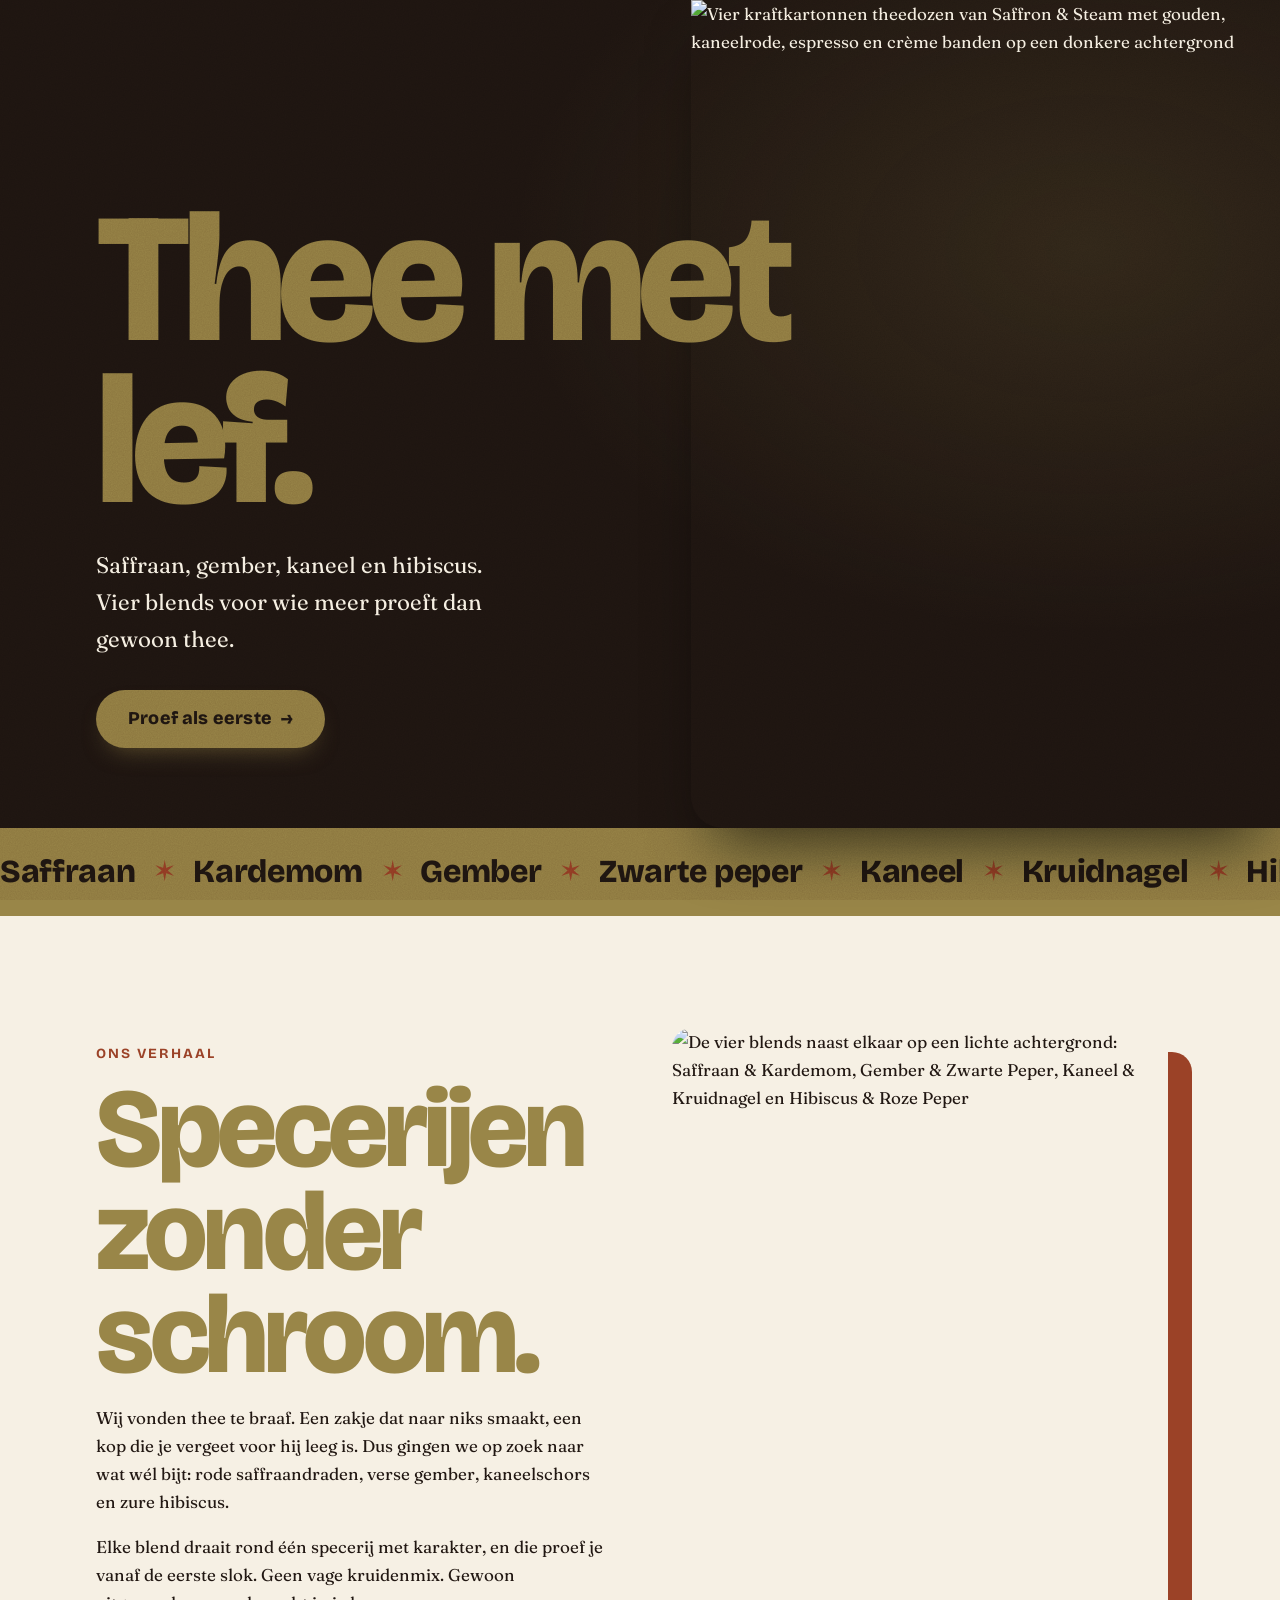
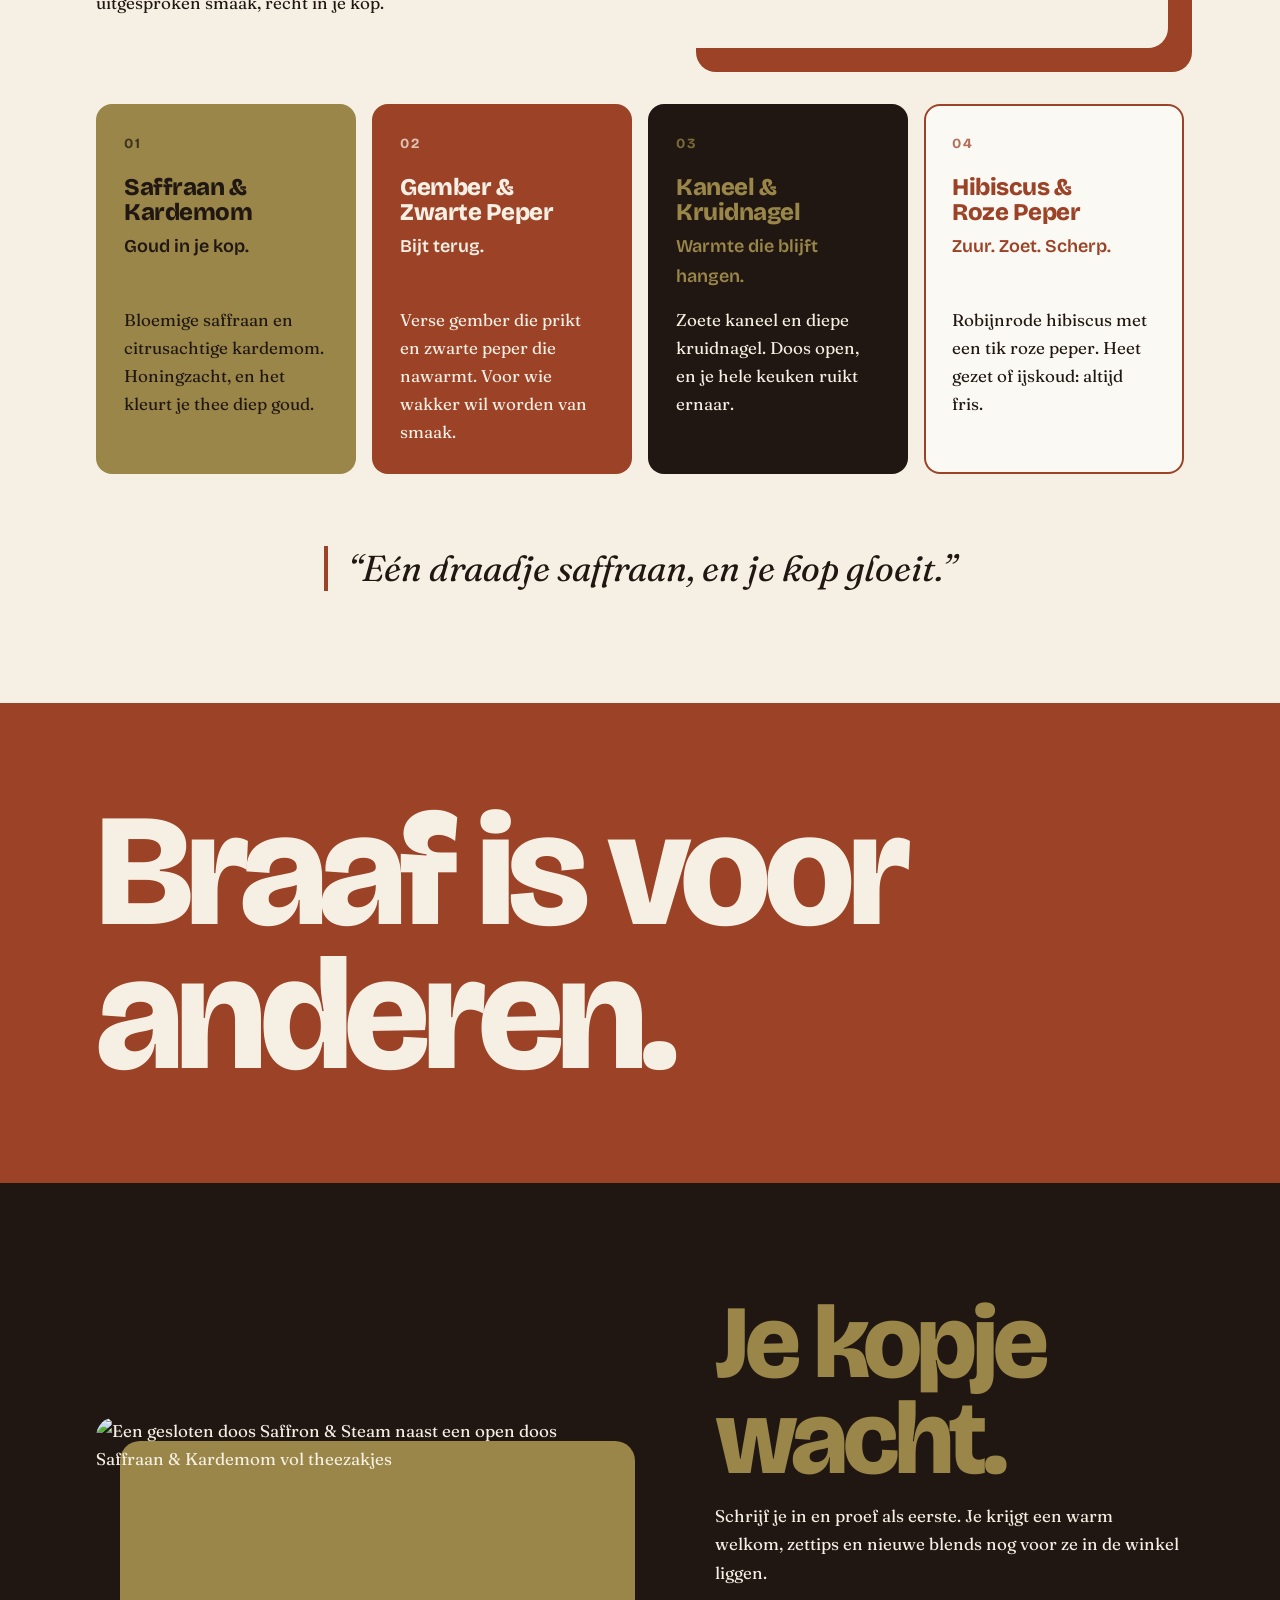
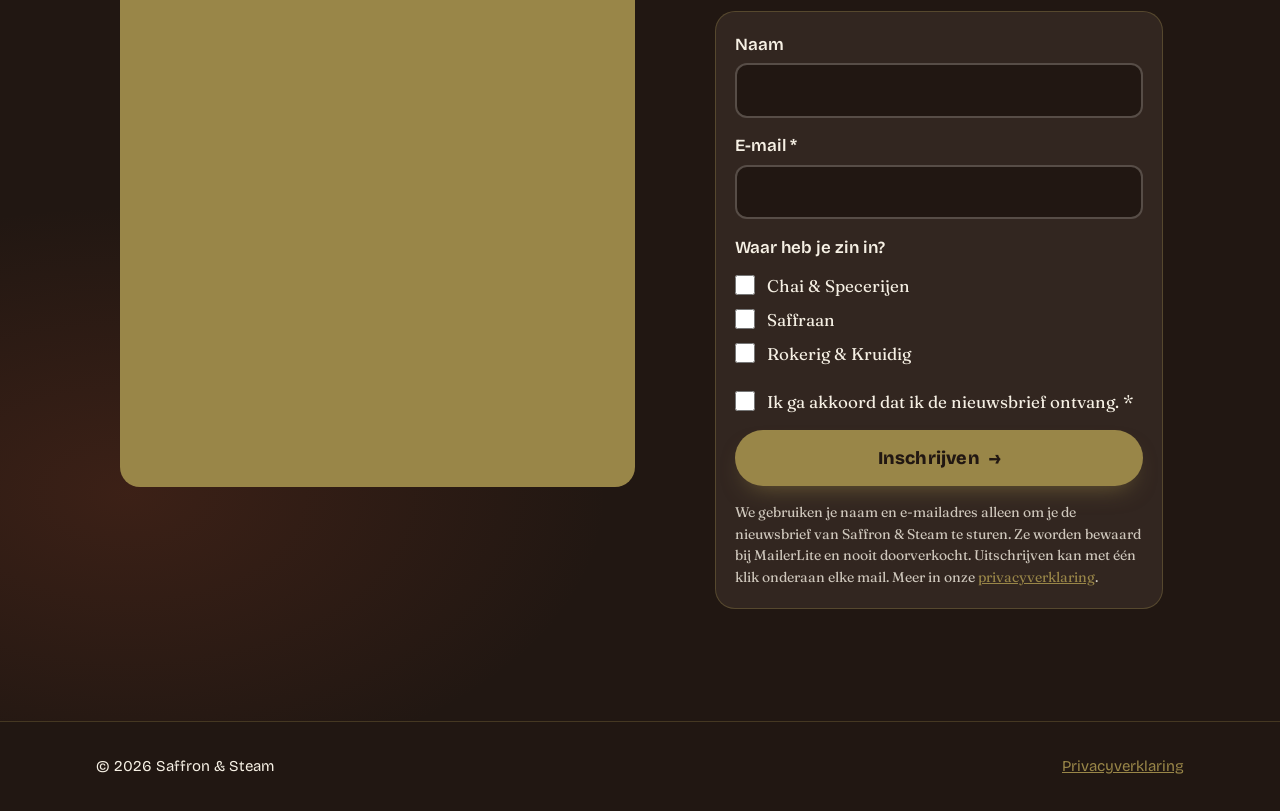
==== index.html @ f32c462f "Add files via upload" ====
<!doctype html>
<html lang="nl">
<head>
  <meta charset="utf-8">
  <meta name="viewport" content="width=device-width, initial-scale=1">
  <title>Saffron &amp; Steam · Thee met lef</title>
  <meta name="description" content="Saffraan, gember, kaneel en hibiscus. Vier gedurfde theeblends voor foodies die meer proeven dan gewoon thee. Schrijf je in en proef als eerste.">
  <meta name="theme-color" content="#211712">
  <link rel="icon" href="favicon.svg" type="image/svg+xml">
  <link rel="preconnect" href="https://fonts.googleapis.com">
  <link rel="preconnect" href="https://fonts.gstatic.com" crossorigin>
  <link href="https://fonts.googleapis.com/css2?family=Bricolage+Grotesque:opsz,wght@12..96,400;12..96,600;12..96,800&family=Fraunces:ital,opsz,wght@0,9..144,400;0,9..144,600;1,9..144,400&display=swap" rel="stylesheet">
  <link rel="stylesheet" href="style.css">
  <script>document.documentElement.classList.add('js');</script>
  <link rel="preload" as="image" href="assets/hero-vier-blends-donker.jpg">
</head>
<body>
  <a class="skip" href="#inschrijven">Ga naar het inschrijfformulier</a>

  <header class="hero">
    <div class="wrap hero__grid">
      <div class="hero__text">
        <span class="logo" role="img" aria-label="Saffron &amp; Steam"></span>
        <div class="steam" aria-hidden="true"><span></span><span></span><span></span></div>
        <h1 class="reveal">Thee met <span class="nowrap">lef.</span></h1>
        <p class="hero__sub reveal">Saffraan, gember, kaneel en hibiscus. Vier blends voor wie meer proeft dan gewoon thee.</p>
        <a class="btn reveal" href="#inschrijven">Proef als eerste</a>
      </div>
      <figure class="hero__img reveal">
        <img src="assets/hero-vier-blends-donker.jpg" width="922" height="1152"
             alt="Vier kraftkartonnen theedozen van Saffron &amp; Steam met gouden, kaneelrode, espresso en crème banden op een donkere achtergrond">
      </figure>
    </div>
  </header>

  <div class="marquee" aria-hidden="true">
    <div class="marquee__track">
      <span>Saffraan</span><span>Kardemom</span><span>Gember</span><span>Zwarte peper</span><span>Kaneel</span><span>Kruidnagel</span><span>Hibiscus</span><span>Roze peper</span>
      <span>Saffraan</span><span>Kardemom</span><span>Gember</span><span>Zwarte peper</span><span>Kaneel</span><span>Kruidnagel</span><span>Hibiscus</span><span>Roze peper</span>
    </div>
  </div>

  <main>
    <section class="story" aria-labelledby="story-title">
      <div class="wrap">
        <div class="story__intro">
          <p class="eyebrow reveal">Ons verhaal</p>
          <h2 id="story-title" class="reveal">Specerijen zonder schroom.</h2>
          <p class="reveal">Wij vonden thee te braaf. Een zakje dat naar niks smaakt, een kop die je vergeet voor hij leeg is. Dus gingen we op zoek naar wat wél bijt: rode saffraandraden, verse gember, kaneelschors en zure hibiscus.</p>
          <p class="reveal">Elke blend draait rond één specerij met karakter, en die proef je vanaf de eerste slok. Geen vage kruidenmix. Gewoon uitgesproken smaak, recht in je kop.</p>
        </div>

        <figure class="story__img reveal">
          <img src="assets/verhaal-vier-blends-licht.jpg" width="922" height="1152" loading="lazy" decoding="async"
               alt="De vier blends naast elkaar op een lichte achtergrond: Saffraan &amp; Kardemom, Gember &amp; Zwarte Peper, Kaneel &amp; Kruidnagel en Hibiscus &amp; Roze Peper">
        </figure>

        <ul class="blends" role="list">
          <li class="blend blend--saffraan reveal">
            <span class="blend__nr" aria-hidden="true">01</span>
            <h3>Saffraan &amp;<br>Kardemom</h3>
            <p class="blend__tag">Goud in je kop.</p>
            <p>Bloemige saffraan en citrusachtige kardemom. Honingzacht, en het kleurt je thee diep goud.</p>
          </li>
          <li class="blend blend--gember reveal">
            <span class="blend__nr" aria-hidden="true">02</span>
            <h3>Gember &amp;<br>Zwarte Peper</h3>
            <p class="blend__tag">Bijt terug.</p>
            <p>Verse gember die prikt en zwarte peper die nawarmt. Voor wie wakker wil worden van smaak.</p>
          </li>
          <li class="blend blend--kaneel reveal">
            <span class="blend__nr" aria-hidden="true">03</span>
            <h3>Kaneel &amp;<br>Kruidnagel</h3>
            <p class="blend__tag">Warmte die blijft hangen.</p>
            <p>Zoete kaneel en diepe kruidnagel. Doos open, en je hele keuken ruikt ernaar.</p>
          </li>
          <li class="blend blend--hibiscus reveal">
            <span class="blend__nr" aria-hidden="true">04</span>
            <h3>Hibiscus &amp;<br>Roze Peper</h3>
            <p class="blend__tag">Zuur. Zoet. Scherp.</p>
            <p>Robijnrode hibiscus met een tik roze peper. Heet gezet of ijskoud: altijd fris.</p>
          </li>
        </ul>

        <blockquote class="quote reveal">
          <p>“Eén draadje saffraan, en je kop gloeit.”</p>
        </blockquote>
      </div>
    </section>

    <section class="statement" aria-label="Ons motto">
      <div class="wrap">
        <p class="statement__text reveal">Braaf is voor anderen.</p>
      </div>
    </section>

    <section class="cta" id="inschrijven" aria-labelledby="cta-title" tabindex="-1">
      <div class="wrap cta__grid">
        <figure class="cta__img reveal">
          <img src="assets/cta-saffraan-kardemom.jpg" width="922" height="1152" loading="lazy" decoding="async"
               alt="Een gesloten doos Saffron &amp; Steam naast een open doos Saffraan &amp; Kardemom vol theezakjes">
        </figure>

        <div class="cta__form">
          <h2 id="cta-title" class="reveal">Je kopje wacht.</h2>
          <p class="cta__lead reveal">Schrijf je in en proef als eerste. Je krijgt een warm welkom, zettips en nieuwe blends nog voor ze in de winkel liggen.</p>

          <!-- MailerLite-formulier "Newsletter sign up" (account 2770993, form 203288467959973253) -->
          <div class="ml-embedded" id="ml-form">
            <form class="ml-block-form" action="https://assets.mailerlite.com/jsonp/2770993/forms/203288467959973253/subscribe" method="post" target="_blank" novalidate>
              <div class="field">
                <label for="ml-name">Naam</label>
                <input id="ml-name" type="text" name="fields[name]" autocomplete="given-name">
              </div>
              <div class="field">
                <label for="ml-email">E-mail <span aria-hidden="true">*</span></label>
                <input id="ml-email" type="email" name="fields[email]" autocomplete="email" required aria-required="true" aria-describedby="ml-email-err">
                <p class="field__err" id="ml-email-err" hidden>Vul een geldig e-mailadres in.</p>
              </div>
              <fieldset class="field field--checks">
                <legend>Waar heb je zin in?</legend>
                <label class="check"><input type="checkbox" name="fields[interesses][]" value="Chai &amp; Specerijen"> <span>Chai &amp; Specerijen</span></label>
                <label class="check"><input type="checkbox" name="fields[interesses][]" value="Saffraan"> <span>Saffraan</span></label>
                <label class="check"><input type="checkbox" name="fields[interesses][]" value="Rokerig &amp; Kruidig"> <span>Rokerig &amp; Kruidig</span></label>
              </fieldset>
              <div class="field field--optin">
                <label class="check">
                  <input id="ml-optin" type="checkbox" required aria-required="true" aria-describedby="ml-optin-err">
                  <span>Ik ga akkoord dat ik de nieuwsbrief ontvang. <span aria-hidden="true">*</span></span>
                </label>
                <p class="field__err" id="ml-optin-err" hidden>Vink dit aan om je in te schrijven.</p>
              </div>
              <input type="hidden" name="ml-submit" value="1">
              <input type="hidden" name="anticsrf" value="true">
              <button type="submit" class="btn btn--full">Inschrijven</button>
              <p class="gdpr">We gebruiken je naam en e-mailadres alleen om je de nieuwsbrief van Saffron &amp; Steam te sturen. Ze worden bewaard bij MailerLite en nooit doorverkocht. Uitschrijven kan met één klik onderaan elke mail. Meer in onze <a href="privacy.html">privacyverklaring</a>.</p>
            </form>
            <div class="ml-success" role="status" hidden>
              <h3>Welkom aan tafel.</h3>
              <p>Check je inbox: je eerste mail is onderweg.</p>
            </div>
            <p class="ml-error" role="alert" hidden>Er ging iets mis. Probeer het zo meteen opnieuw.</p>
          </div>
        </div>
      </div>
    </section>
  </main>

  <footer class="footer">
    <div class="wrap footer__row">
      <p>© 2026 Saffron &amp; Steam</p>
      <a href="privacy.html">Privacyverklaring</a>
    </div>
  </footer>

  <script src="script.js" defer></script>
</body>
</html>
---- style.css ----
/* Saffron & Steam – landingspagina
   Kleuren uit scopedocument.md; Bricolage Grotesque voor koppen, Fraunces voor lopende tekst. */

:root {
  --goud: hsl(46, 36%, 44%);      /* hoofdkleur */
  --espresso: hsl(22, 30%, 10%);  /* donkere achtergrond */
  --creme: hsl(40, 50%, 93%);     /* lichte achtergrond */
  --kaneel: hsl(14, 60%, 38%);    /* accent: knoppen, links */
  --goud-licht: hsl(46, 45%, 54%);   /* hover van de knop */
  --espresso-zacht: hsl(22, 22%, 16%);

  --font-kop: "Bricolage Grotesque", "Helvetica Neue", Arial, sans-serif;
  --font-tekst: "Fraunces", Georgia, serif;

  --focus: var(--goud);
  --gutter: 1.25rem;
  --max: 72rem;
}

*,
*::before,
*::after { box-sizing: border-box; }

html { scroll-behavior: smooth; }

body {
  margin: 0;
  background: var(--espresso);
  color: var(--creme);
  font-family: var(--font-tekst);
  font-size: 1.0625rem;
  line-height: 1.65;
  -webkit-font-smoothing: antialiased;
}

img { display: block; max-width: 100%; height: auto; }
figure { margin: 0; }

h1, h2, h3 {
  font-family: var(--font-kop);
  font-weight: 800;
  line-height: 1.02;
  letter-spacing: -0.02em;
  margin: 0 0 1rem;
}

a { color: inherit; }

:focus-visible {
  outline: 3px solid var(--focus);
  outline-offset: 3px;
  border-radius: 2px;
}

.wrap {
  width: 100%;
  max-width: var(--max);
  margin: 0 auto;
  padding: 0 var(--gutter);
}

.skip {
  position: absolute;
  left: var(--gutter);
  top: -4rem;
  z-index: 10;
  padding: .75rem 1rem;
  background: var(--creme);
  color: var(--espresso);
  font-family: var(--font-kop);
  font-weight: 600;
}
.skip:focus { top: 1rem; }

/* Knop: hoofdkleur met Espresso-tekst (contrast 4,86:1; bij hover 7,31:1) */
.btn {
  display: inline-flex;
  align-items: center;
  justify-content: center;
  gap: .6rem;
  min-height: 3.5rem;
  padding: .9rem 2rem;
  border: 0;
  border-radius: 999px;
  background: var(--goud);
  color: var(--espresso);
  font-family: var(--font-kop);
  font-size: 1.125rem;
  font-weight: 800;
  letter-spacing: .01em;
  text-decoration: none;
  cursor: pointer;
  box-shadow: 0 .75rem 1.5rem -.75rem hsla(46, 36%, 44%, .6);
  transition: background-color .25s ease, transform .25s ease, box-shadow .25s ease;
}
.btn::after { content: "→"; transition: transform .25s ease; }
.btn:hover {
  background: var(--goud-licht);
  transform: translateY(-2px);
  box-shadow: 0 1rem 2rem -.75rem hsla(46, 36%, 44%, .8);
}
.btn:hover::after { transform: translateX(.25rem); }
.btn:focus-visible {
  outline: 3px solid var(--creme);
  outline-offset: 4px;
}
.btn:disabled { opacity: .7; cursor: wait; transform: none; }
.btn--full { width: 100%; }

/* ---------- Hero ---------- */
.hero {
  position: relative;
  z-index: 2;
  padding: 2.5rem 0 0;
  background:
    radial-gradient(60rem 40rem at 85% 30%, hsla(46, 36%, 44%, .18), transparent 60%),
    var(--espresso);
}

.hero__grid {
  display: grid;
  gap: 2.5rem;
  align-items: center;
}

.logo {
  display: block;
  width: 9.5rem;
  aspect-ratio: 1308 / 826;
  margin-bottom: 2.5rem;
  background: var(--creme);
  -webkit-mask: url("assets/logo.png") center / contain no-repeat;
          mask: url("assets/logo.png") center / contain no-repeat;
}

.hero__text { position: relative; }

.hero h1 {
  color: var(--goud);
  font-size: clamp(4rem, 19vw, 11.5rem);
  line-height: .88;
  letter-spacing: -.045em;
  margin-bottom: 1.5rem;
}
.nowrap { white-space: nowrap; }

.hero__sub {
  max-width: 30rem;
  margin: 0 0 2rem;
  font-size: clamp(1.15rem, 3.6vw, 1.4rem);
}

.hero__text { z-index: 2; }

.hero__img {
  position: relative;
  z-index: 1;
  margin: 0 calc(-1 * var(--gutter));
}
.hero__img img {
  width: 100%;
  aspect-ratio: 4 / 5;
  object-fit: cover;
  box-shadow: 0 2rem 4rem -1.5rem rgba(0, 0, 0, .7);
}

/* Stoom: drie zachte slierten die boven de kop opstijgen */
.steam {
  position: absolute;
  left: .5rem;
  top: 7.5rem;
  display: flex;
  gap: 1.1rem;
  pointer-events: none;
}
.steam span {
  width: .5rem;
  height: 4.5rem;
  border-radius: 50%;
  background: linear-gradient(to top, hsla(40, 50%, 93%, .35), transparent);
  filter: blur(6px);
  opacity: 0;
  animation: steam 5s ease-in-out infinite;
}
.steam span:nth-child(2) { animation-delay: 1.6s; height: 5.5rem; }
.steam span:nth-child(3) { animation-delay: 3.2s; }

@keyframes steam {
  0%   { opacity: 0; transform: translateY(1.5rem) scaleX(1); }
  30%  { opacity: .9; }
  100% { opacity: 0; transform: translateY(-3.5rem) translateX(.6rem) scaleX(2.2); }
}

/* ---------- Verhaal ---------- */
.story {
  --focus: var(--kaneel);
  padding: 4.5rem 0;
  background: var(--creme);
  color: var(--espresso);
}

.story .wrap {
  display: grid;
  gap: 2.5rem;
}

.eyebrow {
  margin: 0 0 .75rem;
  color: var(--kaneel);
  font-family: var(--font-kop);
  font-size: .875rem;
  font-weight: 700;
  letter-spacing: .14em;
  text-transform: uppercase;
}

.story h2 {
  color: var(--goud); /* goud op crème: alleen voor grote koppen */
  font-size: clamp(3.25rem, 12vw, 7rem);
  line-height: .92;
  letter-spacing: -.04em;
}

.story__intro p:not(.eyebrow) { max-width: 36rem; }

.story__img { margin-right: 1rem; }
.story__img img {
  width: 100%;
  border-radius: 1.25rem;
  box-shadow: 1rem 1rem 0 var(--kaneel);
}

.blends {
  display: grid;
  grid-template-columns: 1fr;
  grid-auto-rows: auto;
  gap: 1rem;
  margin: 0;
  padding: 0;
  list-style: none;
}

/* Elke kaart beslaat vier rijen van de grid: nummer, titel, tagline, tekst.
   Via subgrid lopen die rijen in alle kaarten op dezelfde lijnen. */
.blend {
  display: grid;
  grid-row: span 4;
  grid-template-rows: subgrid;
  row-gap: 0;
  align-content: start;
  padding: 1.75rem;
  border-radius: 1rem;
}
.blend__nr {
  margin-bottom: 1.25rem;
  font-family: var(--font-kop);
  font-size: .875rem;
  font-weight: 700;
  letter-spacing: .14em;
  opacity: .75;
}
.blend h3 { font-size: 1.5rem; margin: 0 0 .5rem; }
.blend p { margin: 0; }
.blend .blend__tag {
  margin-bottom: .9rem;
  font-family: var(--font-kop);
  font-weight: 600;
  font-size: 1.125rem;
}

.blend--saffraan { background: var(--goud); color: var(--espresso); }
.blend--gember   { background: var(--kaneel); color: var(--creme); }
.blend--kaneel   { background: var(--espresso); color: var(--creme); }
.blend--kaneel h3,
.blend--kaneel .blend__tag,
.blend--kaneel .blend__nr { color: var(--goud); }
.blend--hibiscus {
  background: hsl(40, 50%, 97%);
  color: var(--espresso);
  box-shadow: inset 0 0 0 2px var(--kaneel);
}
.blend--hibiscus h3,
.blend--hibiscus .blend__tag,
.blend--hibiscus .blend__nr { color: var(--kaneel); }

.quote {
  margin: 1rem 0 0;
  padding-left: 1.25rem;
  border-left: 4px solid var(--kaneel);
}
.quote p {
  margin: 0;
  font-size: clamp(1.5rem, 5vw, 2.25rem);
  font-style: italic;
  line-height: 1.25;
}

/* ---------- CTA ---------- */
.cta {
  padding: 4.5rem 0;
  background:
    radial-gradient(50rem 30rem at 10% 80%, hsla(14, 60%, 38%, .22), transparent 60%),
    var(--espresso);
}
.cta:focus { outline: none; }

.cta__grid {
  display: grid;
  gap: 2.5rem;
  align-items: center;
}

.cta__img { position: relative; margin: 0 1rem 1rem 0; }
.cta__img::before {
  content: "";
  position: absolute;
  inset: 1.5rem -1rem -1rem 1.5rem;
  border-radius: 1.25rem;
  background: var(--goud);
}
.cta__img img {
  position: relative;
  width: 100%;
  border-radius: 1.25rem;
}

.cta h2 {
  color: var(--goud);
  font-size: clamp(3.25rem, 12vw, 6.5rem);
  line-height: .92;
  letter-spacing: -.04em;
}
.cta__lead { max-width: 32rem; margin: 0 0 1.5rem; }

/* MailerLite-formulier in huisstijl */
.ml-embedded {
  max-width: 28rem;
  padding: 1.25rem;
  border-radius: 1.25rem;
  background: var(--espresso-zacht);
  box-shadow: inset 0 0 0 1px hsla(46, 36%, 44%, .35);
}

.field { margin: 0 0 .9rem; border: 0; padding: 0; }
.field > label:not(.check),
.field legend {
  display: block;
  margin-bottom: .3rem;
  padding: 0;
  font-family: var(--font-kop);
  font-weight: 600;
}

.field input[type="text"],
.field input[type="email"] {
  width: 100%;
  padding: .7rem .9rem;
  border: 2px solid hsla(40, 50%, 93%, .25);
  border-radius: .75rem;
  background: var(--espresso);
  color: var(--creme);
  font: inherit;
  transition: border-color .2s ease;
}
.field input:hover { border-color: hsla(40, 50%, 93%, .5); }
.field input:focus-visible { border-color: var(--goud); outline-offset: 1px; }
.field input[aria-invalid="true"] { border-color: hsl(14, 70%, 60%); }

.check {
  display: flex;
  gap: .75rem;
  align-items: flex-start;
  margin: .35rem 0;
  cursor: pointer;
}
.check input {
  flex: none;
  width: 1.25rem;
  height: 1.25rem;
  margin: .2rem 0 0;
  accent-color: var(--kaneel);
}

.field__err,
.ml-error {
  margin: .4rem 0 0;
  color: hsl(14, 80%, 72%);
  font-family: var(--font-kop);
  font-size: .9375rem;
}

.gdpr {
  margin: 1rem 0 0;
  font-size: .875rem;
  line-height: 1.55;
  color: hsla(40, 50%, 93%, .8);
}
.gdpr a { color: var(--goud); }

.ml-success h3 { color: var(--goud); font-size: 2rem; }
.ml-success p { margin: 0; }

/* ---------- Privacyverklaring ---------- */
.privacy { min-height: 80vh; }
.privacy article { max-width: 40rem; }
.privacy h1 { color: var(--goud); font-size: clamp(2.6rem, 9vw, 4.5rem); }
.privacy h2 { font-size: 1.5rem; margin: 2rem 0 .5rem; }
.privacy p { margin: 0 0 1rem; }
.privacy a { color: var(--kaneel); }
.privacy__note { margin-top: 2.5rem !important; font-size: .875rem; opacity: .75; }

/* ---------- Lopende band met specerijen ---------- */
.marquee {
  position: relative;
  z-index: 1;
  overflow: hidden;
  padding: 1.1rem 0;
  background: var(--goud);
  color: var(--espresso);
  font-family: var(--font-kop);
  font-size: clamp(1.25rem, 4vw, 2rem);
  font-weight: 800;
  letter-spacing: -.01em;
  white-space: nowrap;
}
.marquee__track {
  display: inline-flex;
  animation: marquee 40s linear infinite;
}
.marquee span { display: inline-flex; align-items: center; }
.marquee span::after {
  content: "✶";
  margin: 0 1.25rem;
  color: var(--kaneel);
  font-size: .7em;
}
@keyframes marquee {
  to { transform: translateX(-50%); }
}

/* ---------- Zin over de volle breedte ---------- */
.statement {
  padding: 4rem 0;
  background: var(--kaneel);
  color: var(--creme);
  overflow: hidden;
}
.statement__text {
  margin: 0;
  font-family: var(--font-kop);
  font-size: clamp(3rem, 14vw, 10rem);
  font-weight: 800;
  line-height: .9;
  letter-spacing: -.045em;
}

/* ---------- Papierkorrel ---------- */
body::after {
  content: "";
  position: fixed;
  inset: 0;
  z-index: 50;
  pointer-events: none;
  opacity: .14;
  mix-blend-mode: overlay;
  background-image: url("data:image/svg+xml,%3Csvg xmlns='http://www.w3.org/2000/svg' width='180' height='180'%3E%3Cfilter id='n'%3E%3CfeTurbulence type='fractalNoise' baseFrequency='.85' numOctaves='3' stitchTiles='stitch'/%3E%3CfeColorMatrix values='0 0 0 0 0  0 0 0 0 0  0 0 0 0 0  0 0 0 1 0'/%3E%3C/filter%3E%3Crect width='100%25' height='100%25' filter='url(%23n)'/%3E%3C/svg%3E");
}

/* ---------- Footer ---------- */
.footer {
  padding: 2rem 0;
  border-top: 1px solid hsla(46, 36%, 44%, .3);
  font-family: var(--font-kop);
  font-size: .9375rem;
}
.footer__row {
  display: flex;
  flex-wrap: wrap;
  gap: .5rem 2rem;
  justify-content: space-between;
}
.footer p { margin: 0; }
.footer a { color: var(--goud); }

/* ---------- Infaden ---------- */
.js .reveal {
  opacity: 0;
  transform: translateY(1.25rem);
  transition: opacity .9s ease, transform .9s ease;
}
.js .reveal.is-visible { opacity: 1; transform: none; }

/* ---------- Tablet ---------- */
@media (min-width: 48rem) {
  :root { --gutter: 2rem; }

  .blends { grid-template-columns: repeat(2, 1fr); }
}

/* ---------- Desktop ---------- */
@media (min-width: 64rem) {
  .hero { padding: 3rem 0 5rem; min-height: 46rem; }
  .hero__grid { grid-template-columns: 1fr; }
  .hero__text { max-width: 54%; }
  .hero__sub { max-width: 26rem; }
  .hero__img {
    position: absolute;
    top: 0;
    right: 0;
    bottom: 0;
    width: 46vw;
    margin: 0;
  }
  .hero__img img {
    height: 100%;
    aspect-ratio: auto;
    border-radius: 0 0 0 2rem;
  }
  .hero h1 { width: 140%; } /* kop loopt over de foto heen */
  .logo { width: 11rem; }
  .steam { top: 9rem; }

  .story { padding: 7rem 0; }
  .story .wrap {
    grid-template-columns: 1fr 1fr;
    column-gap: 4rem;
    row-gap: 3.5rem;
    align-items: center;
  }
  .blends { grid-column: 1 / -1; grid-template-columns: repeat(4, 1fr); }
  .quote { grid-column: 1 / -1; justify-self: center; max-width: 40rem; }

  .cta { padding: 7rem 0; }
  .cta__grid { grid-template-columns: 1.15fr 1fr; gap: 5rem; align-items: center; }
  .story__img img { box-shadow: 1.5rem 1.5rem 0 var(--kaneel); }
  .statement { padding: 6rem 0; }
}

/* ---------- Minder beweging ---------- */
@media (prefers-reduced-motion: reduce) {
  html { scroll-behavior: auto; }
  .steam { display: none; }
  .marquee__track { animation: none; }
  .js .reveal { opacity: 1; transform: none; transition: none; }
  .btn { transition: none; }
  .btn:hover { transform: none; }
}
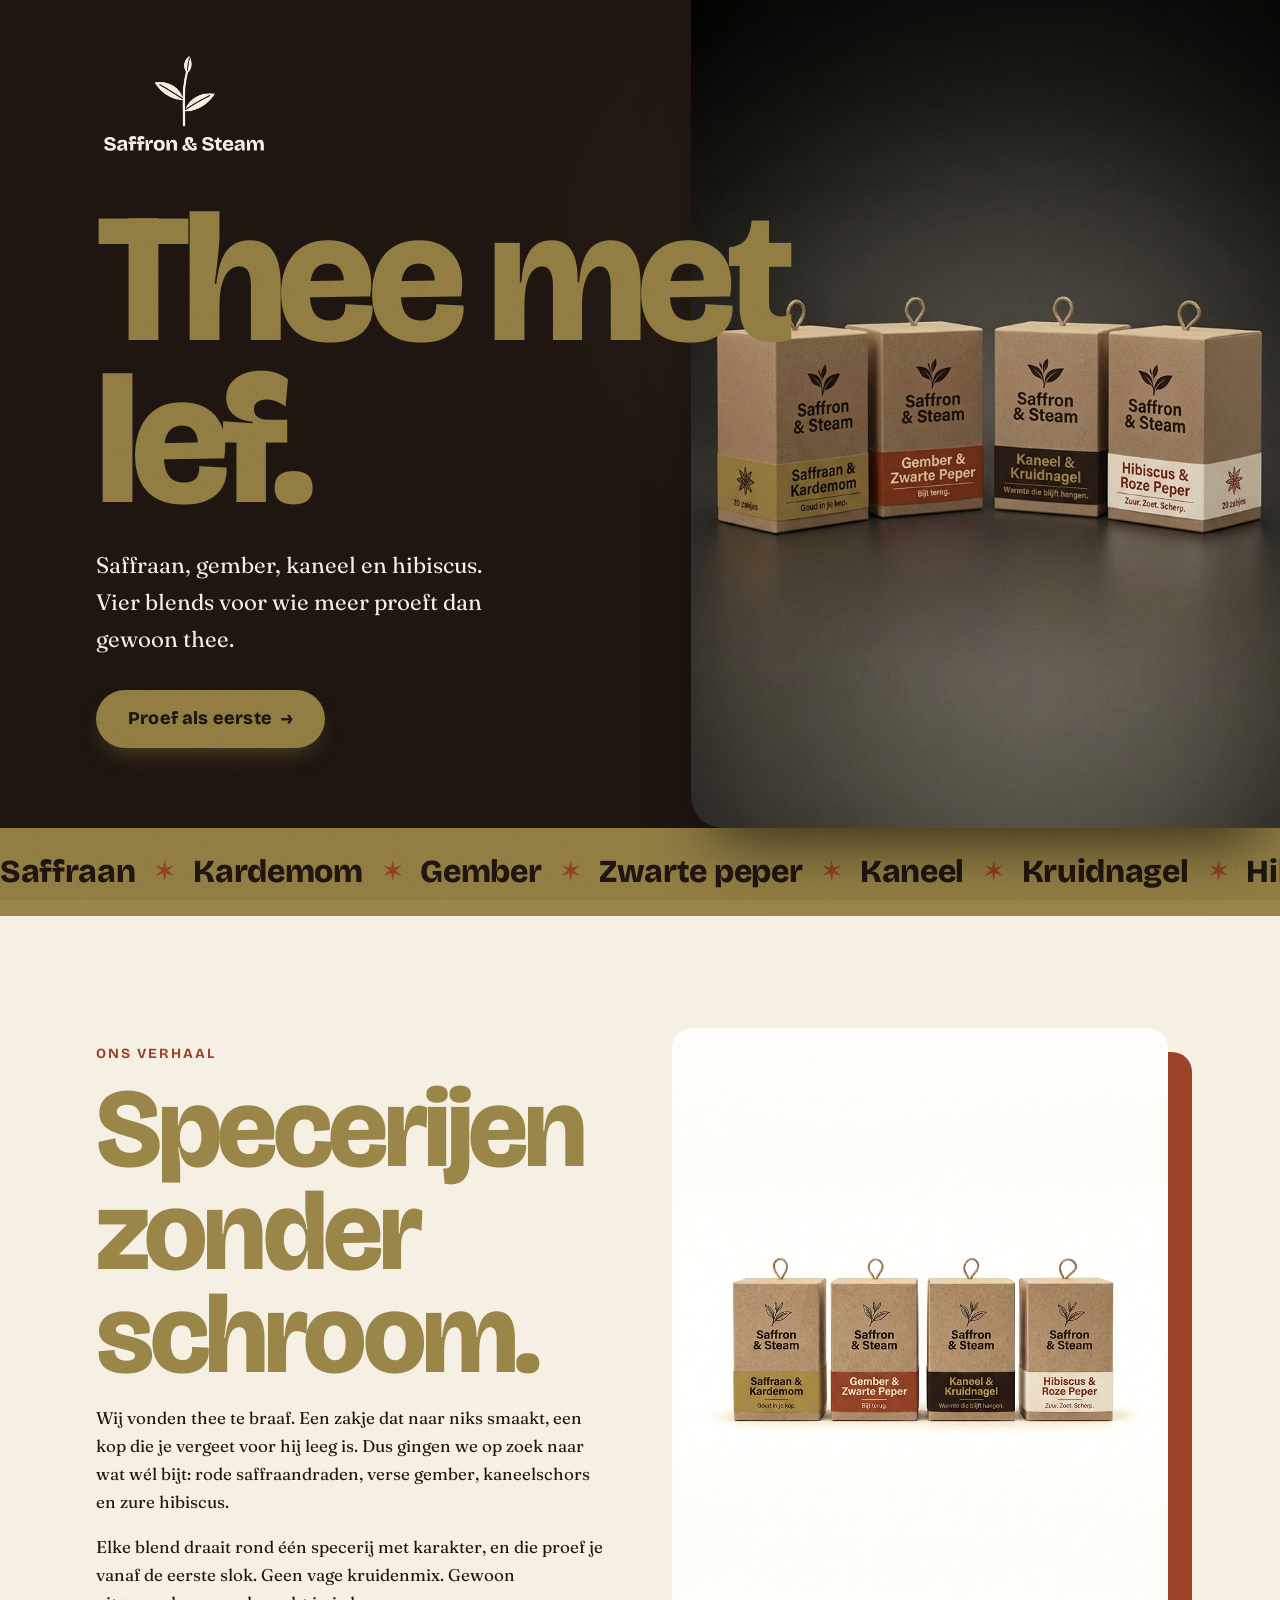
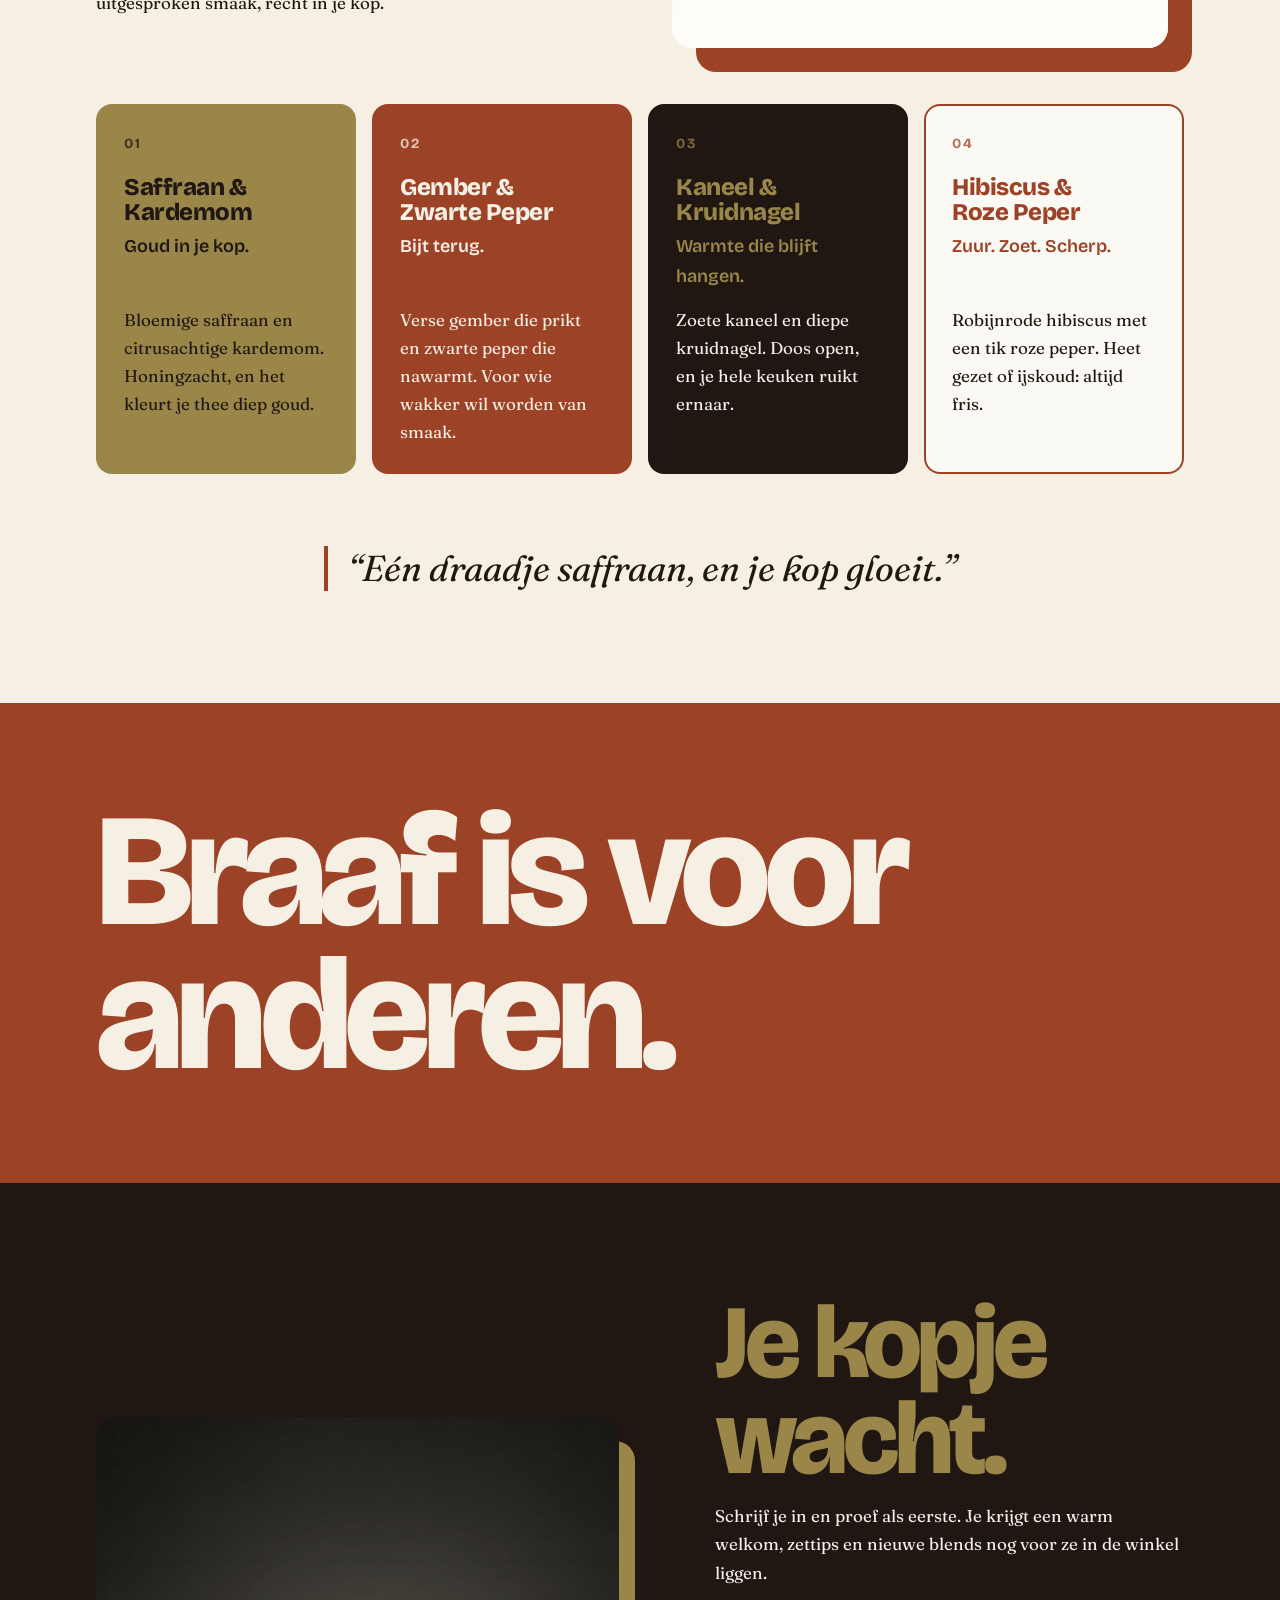
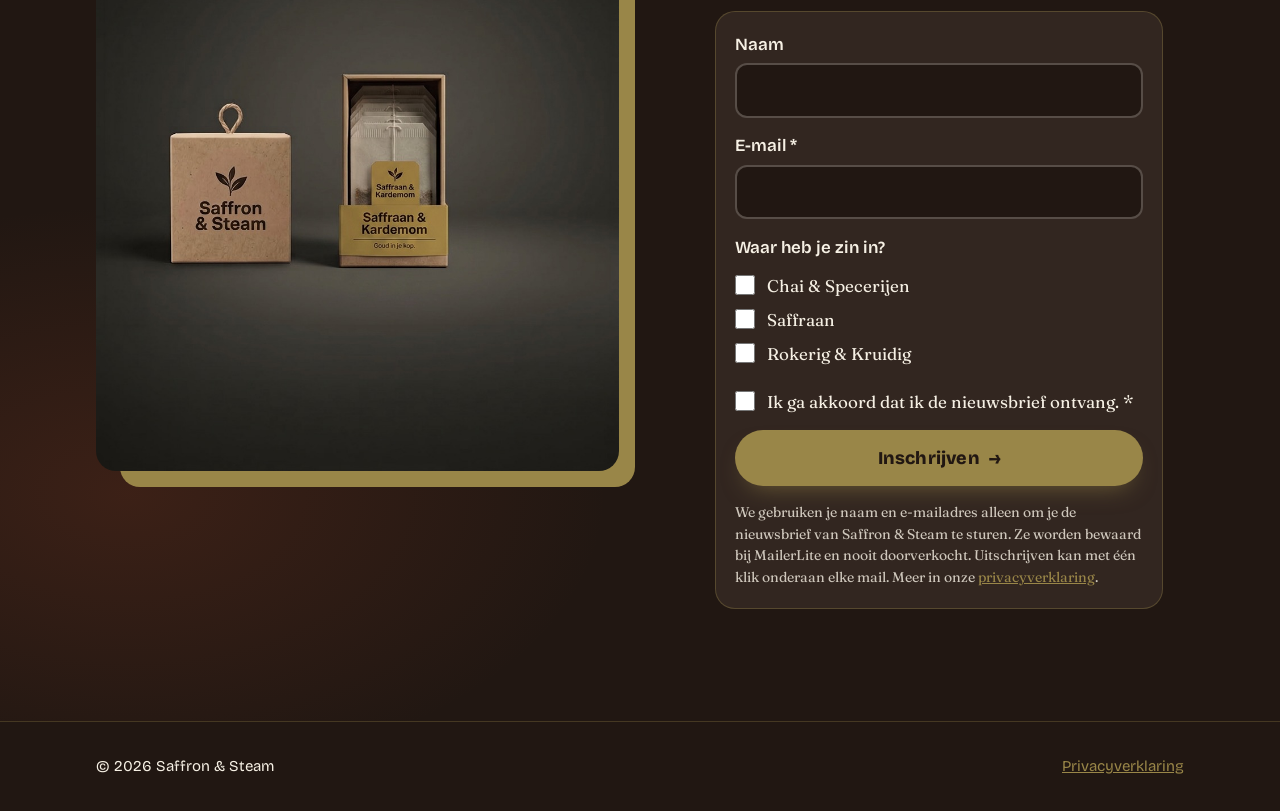
==== commit c9294630: "Add files via upload" ====
--- a/index.html
+++ b/index.html
@@ -12,7 +12,7 @@
   <link href="https://fonts.googleapis.com/css2?family=Bricolage+Grotesque:opsz,wght@12..96,400;12..96,600;12..96,800&family=Fraunces:ital,opsz,wght@0,9..144,400;0,9..144,600;1,9..144,400&display=swap" rel="stylesheet">
   <link rel="stylesheet" href="style.css">
   <script>document.documentElement.classList.add('js');</script>
-  <link rel="preload" as="image" href="assets/hero-vier-blends-donker.jpg">
+  <link rel="preload" as="image" href="hero-vier-blends-donker.jpg">
 </head>
 <body>
   <a class="skip" href="#inschrijven">Ga naar het inschrijfformulier</a>
@@ -27,7 +27,7 @@
         <a class="btn reveal" href="#inschrijven">Proef als eerste</a>
       </div>
       <figure class="hero__img reveal">
-        <img src="assets/hero-vier-blends-donker.jpg" width="922" height="1152"
+        <img src="hero-vier-blends-donker.jpg" width="922" height="1152"
              alt="Vier kraftkartonnen theedozen van Saffron &amp; Steam met gouden, kaneelrode, espresso en crème banden op een donkere achtergrond">
       </figure>
     </div>
@@ -51,7 +51,7 @@
         </div>
 
         <figure class="story__img reveal">
-          <img src="assets/verhaal-vier-blends-licht.jpg" width="922" height="1152" loading="lazy" decoding="async"
+          <img src="verhaal-vier-blends-licht.jpg" width="922" height="1152" loading="lazy" decoding="async"
                alt="De vier blends naast elkaar op een lichte achtergrond: Saffraan &amp; Kardemom, Gember &amp; Zwarte Peper, Kaneel &amp; Kruidnagel en Hibiscus &amp; Roze Peper">
         </figure>
 
@@ -97,7 +97,7 @@
     <section class="cta" id="inschrijven" aria-labelledby="cta-title" tabindex="-1">
       <div class="wrap cta__grid">
         <figure class="cta__img reveal">
-          <img src="assets/cta-saffraan-kardemom.jpg" width="922" height="1152" loading="lazy" decoding="async"
+          <img src="cta-saffraan-kardemom.jpg" width="922" height="1152" loading="lazy" decoding="async"
                alt="Een gesloten doos Saffron &amp; Steam naast een open doos Saffraan &amp; Kardemom vol theezakjes">
         </figure>
 
--- a/style.css
+++ b/style.css
@@ -129,8 +129,8 @@
   aspect-ratio: 1308 / 826;
   margin-bottom: 2.5rem;
   background: var(--creme);
-  -webkit-mask: url("assets/logo.png") center / contain no-repeat;
-          mask: url("assets/logo.png") center / contain no-repeat;
+  -webkit-mask: url("logo.png") center / contain no-repeat;
+          mask: url("logo.png") center / contain no-repeat;
 }
 
 .hero__text { position: relative; }
